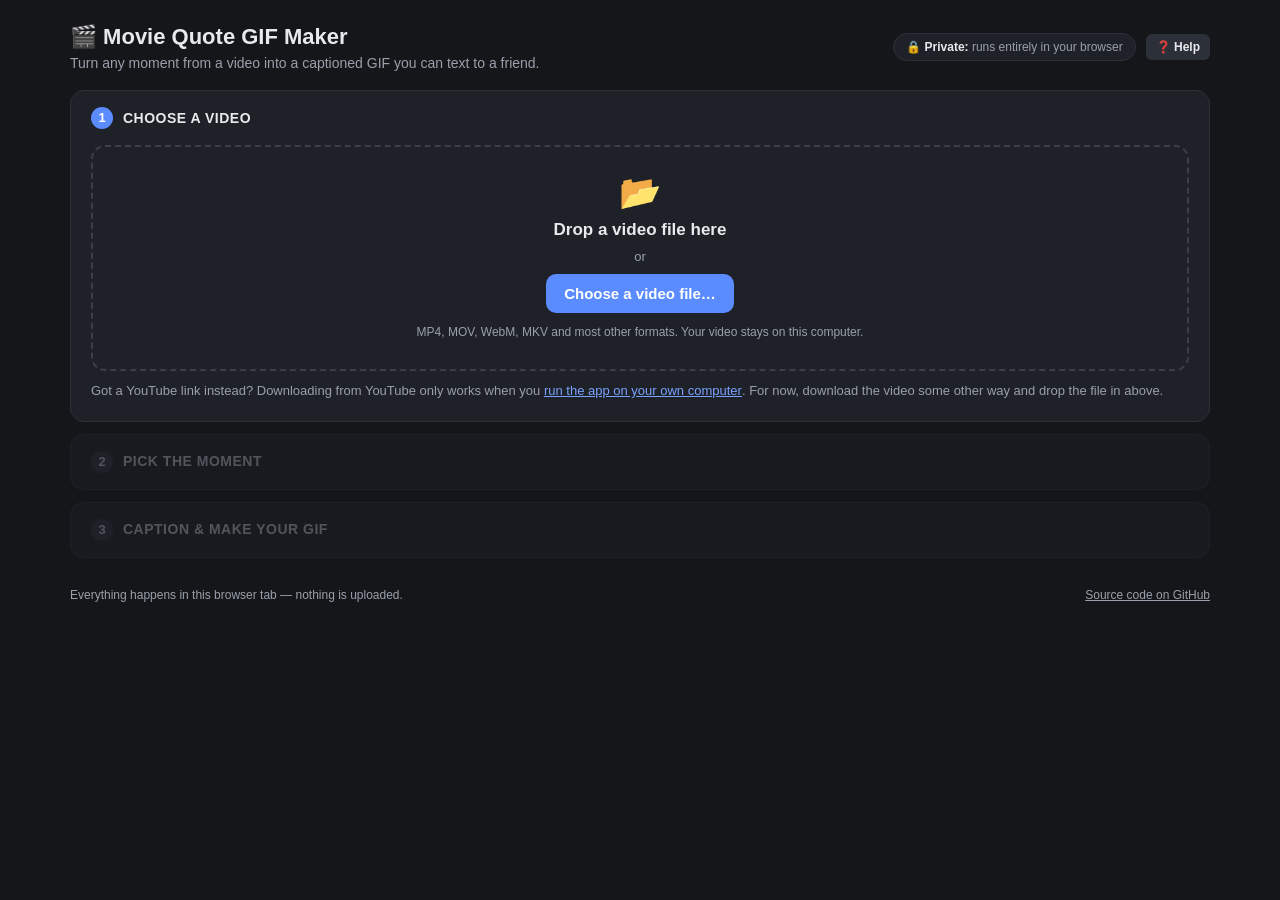
==== web/index.html @ 8d65b054 "Run in the browser too: GitHub Pages version + local server with YouTube The front end moves to a st" ====
<!DOCTYPE html>
<html lang="en">
<head>
<meta charset="UTF-8">
<meta name="viewport" content="width=device-width, initial-scale=1.0">
<title>Movie Quote GIF Maker</title>
<meta name="description" content="Turn any moment from a video into a captioned GIF, right in your browser. Auto-captions included; your video never leaves your computer.">
<link rel="icon" href="data:image/svg+xml,<svg xmlns='http://www.w3.org/2000/svg' viewBox='0 0 100 100'><text y='.9em' font-size='90'>🎬</text></svg>">
<link rel="stylesheet" href="css/app.css">
</head>
<body>

<header class="page-head">
  <div class="brand">
    <h1>🎬 Movie Quote GIF Maker</h1>
    <p class="subtitle">Turn any moment from a video into a captioned GIF you can text to a friend.</p>
  </div>
  <div class="head-right">
    <span class="mode-chip" id="modeChip" hidden></span>
    <button type="button" class="secondary small" id="helpBtn">❓ Help</button>
  </div>
</header>

<div class="banner warn" id="supportBanner" hidden></div>

<ol class="howto" id="howto" hidden>
  <li><span class="howto-num">1</span><div><b>Choose a video</b><span>Any video file on your computer — even a whole movie.</span></div></li>
  <li><span class="howto-num">2</span><div><b>Pick the moment</b><span>Play it and mark where the quote starts and ends.</span></div></li>
  <li><span class="howto-num">3</span><div><b>Caption &amp; make the GIF</b><span>Captions are written for you automatically — fix any words, then download.</span></div></li>
</ol>

<section class="step open" id="step1" data-step="1">
  <header class="step-head">
    <span class="num">1</span><h2>Choose a video</h2>
    <span class="step-summary" id="sum1"></span>
    <button type="button" class="link step-edit">Change video</button>
  </header>
  <div class="step-body">
    <div class="youtube-row" id="youtubeRow" hidden>
      <input type="text" id="youtubeUrl" placeholder="Paste a YouTube link…" autocomplete="off" aria-label="YouTube link">
      <button type="button" id="fetchBtn">⬇ Get video</button>
    </div>
    <p class="or-line" id="orLine" hidden><span>or use a file from your computer</span></p>

    <div class="dropzone" id="dropzone" tabindex="0" role="button" aria-label="Choose a video file">
      <div class="dz-icon">📂</div>
      <div class="dz-title">Drop a video file here</div>
      <div class="dz-or">or</div>
      <button type="button" id="uploadBtn" tabindex="-1">Choose a video file…</button>
      <div class="dz-note" id="dzNote">MP4, MOV, WebM, MKV and most other formats.</div>
    </div>
    <input type="file" id="fileInput" accept="video/*,.mkv,.vob,.ts,.m2ts,.avi,.flv,.wmv" hidden>
    <p class="yt-note" id="ytNote" hidden>
      Got a YouTube link instead? Downloading from YouTube only works when you
      <button type="button" class="inline-link" data-help="youtube">run the app on your own computer</button>.
      For now, download the video some other way and drop the file in above.
    </p>
    <div class="progress" id="srcProgress" hidden><div class="bar"><span></span></div><div class="msg"></div></div>

    <div class="library" id="library" hidden>
      <div class="library-head">
        <h3>Your videos (<span id="libCount">0</span>)</h3>
        <span class="lib-hint">Click one to keep working on it.</span>
        <input type="text" id="libFilter" placeholder="Filter…" hidden aria-label="Filter your videos">
      </div>
      <div class="library-grid" id="libraryGrid"></div>
      <p class="storage-note" id="storageNote" hidden></p>
    </div>
  </div>
</section>

<section class="step locked" id="step2" data-step="2">
  <header class="step-head">
    <span class="num">2</span><h2>Pick the moment</h2>
    <span class="step-summary" id="sum2"></span>
    <button type="button" class="link step-edit">Change the moment</button>
  </header>
  <div class="step-body">
    <p class="step-intro">
      Play the video and find your quote. Press <b>Set start</b> just before it begins and
      <b>Set end</b> just after it finishes — or drag the handles on the bar under the video.
      Then press <b>Use this part</b>.
    </p>
    <div class="banner" id="relinkBanner" hidden>
      <div>
        <b>This video’s original file isn’t saved in this browser.</b>
        <span id="relinkText">To pick a different part of it, choose the same file again.</span>
      </div>
      <button type="button" class="small" id="relinkBtn">Choose the file…</button>
      <input type="file" id="relinkInput" accept="video/*,.mkv,.vob,.ts,.m2ts,.avi,.flv,.wmv" hidden>
    </div>
    <div class="progress" id="relinkProgress" hidden><div class="bar"><span></span></div><div class="msg"></div></div>
    <div class="split" id="rangeTools">
      <div>
        <video id="player" controls preload="auto" playsinline></video>
      </div>
      <div class="side">
        <div class="card">
          <div class="mark">
            <label class="field-label" for="startInput">Starts at</label>
            <div class="mark-row">
              <input type="text" class="time-input" id="startInput" autocomplete="off">
              <button type="button" class="secondary small" id="markStartBtn" title="Set the start to where the video is now (keyboard: I)">Set start here</button>
            </div>
            <div class="nudges" aria-label="Nudge the start">
              <button type="button" class="secondary small nudge" data-target="start" data-delta="-1">−1s</button>
              <button type="button" class="secondary small nudge" data-target="start" data-delta="-0.1">−0.1</button>
              <button type="button" class="secondary small nudge" data-target="start" data-delta="0.1">+0.1</button>
              <button type="button" class="secondary small nudge" data-target="start" data-delta="1">+1s</button>
            </div>
          </div>
          <div class="mark">
            <label class="field-label" for="endInput">Ends at</label>
            <div class="mark-row">
              <input type="text" class="time-input" id="endInput" autocomplete="off">
              <button type="button" class="secondary small" id="markEndBtn" title="Set the end to where the video is now (keyboard: O)">Set end here</button>
            </div>
            <div class="nudges" aria-label="Nudge the end">
              <button type="button" class="secondary small nudge" data-target="end" data-delta="-1">−1s</button>
              <button type="button" class="secondary small nudge" data-target="end" data-delta="-0.1">−0.1</button>
              <button type="button" class="secondary small nudge" data-target="end" data-delta="0.1">+0.1</button>
              <button type="button" class="secondary small nudge" data-target="end" data-delta="1">+1s</button>
            </div>
          </div>
          <p class="sel-len">Your clip is <b id="selLen">0.00s</b> long <span class="len-warn" id="lenWarn" hidden></span></p>
          <div class="actions">
            <button type="button" class="secondary" id="previewSelBtn">► Watch just this part</button>
            <button type="button" id="cutBtn">Use this part →</button>
          </div>
          <div class="progress" id="cutProgress" hidden><div class="bar"><span></span></div><div class="msg"></div></div>
        </div>
        <details class="shortcuts">
          <summary>Keyboard shortcuts</summary>
          <table>
            <tr><td><kbd>Space</kbd></td><td>Play / pause</td></tr>
            <tr><td><kbd>I</kbd> <kbd>O</kbd></td><td>Set start / end at the playhead</td></tr>
            <tr><td><kbd>P</kbd></td><td>Watch just the selected part (loops)</td></tr>
            <tr><td><kbd>,</kbd> <kbd>.</kbd></td><td>Step back / forward one frame</td></tr>
            <tr><td><kbd>←</kbd> <kbd>→</kbd></td><td>Jump 1s (hold <kbd>Shift</kbd> for 5s)</td></tr>
            <tr><td><kbd>[</kbd> <kbd>]</kbd></td><td>Jump to the start / end of the selection</td></tr>
            <tr><td><kbd>Enter</kbd></td><td>Use this part</td></tr>
          </table>
        </details>
        <a id="downloadSourceLink" download hidden>⬇ Download the original video file</a>
      </div>
    </div>

    <div class="range-bars" id="rangeBars">
      <div id="rangeMain"></div>
      <p class="bar-label">The whole video — drag the two handles to choose your part, or click anywhere to jump there.</p>
      <div id="zoomRow" hidden>
        <div id="rangeZoom"></div>
        <p class="bar-label">🔍 Zoomed in around your selection, for fine-tuning.</p>
      </div>
    </div>
  </div>
</section>

<section class="step locked" id="step3" data-step="3">
  <header class="step-head">
    <span class="num">3</span><h2>Caption &amp; make your GIF</h2>
    <span class="step-summary" id="sum3"></span>
    <button type="button" class="link step-edit">Edit captions</button>
  </header>
  <div class="step-body">
    <ol class="mini-steps">
      <li id="ms1"><span><b>Add captions</b> — press Auto-caption, or type your own</span></li>
      <li id="ms2"><span><b>Check the words</b> and timing on the video</span></li>
      <li id="ms3"><span><b>Make the GIF</b> when it looks right</span></li>
    </ol>
    <div class="s3-grid">
      <div class="s3-video">
        <div class="video-wrap">
          <video id="clipPlayer" preload="auto" playsinline></video>
          <div class="cap-overlay" id="capOverlay"></div>
        </div>
        <div class="clip-controls">
          <button type="button" class="secondary small" id="clipPlayBtn">► Play</button>
          <span class="clip-time" id="clipTime">0.00s / 0.00s</span>
        </div>
      </div>
      <div class="side s3-side">
        <div class="card">
          <h3>Caption style</h3>
          <div class="control">
            <label for="fontSel">Font</label>
            <select id="fontSel"></select>
          </div>
          <div class="control">
            <label for="fontSize">Size</label>
            <input type="range" id="fontSize" min="14" max="72" value="32">
            <span class="val" id="fontSizeVal">32</span>
          </div>
          <div class="control">
            <label for="captionColor">Color</label>
            <input type="color" id="captionColor" value="#ffffff">
            <div class="swatches" id="swatches"></div>
          </div>
          <div class="control">
            <label for="outline">Outline</label>
            <input type="range" id="outline" min="0" max="6" value="3">
            <span class="val" id="outlineVal">3</span>
          </div>
          <div class="control">
            <label>Position</label>
            <div class="seg"><button type="button" id="posTop">Top</button><button type="button" id="posBottom" class="active">Bottom</button></div>
          </div>
          <div class="control">
            <label></label>
            <label class="check"><input type="checkbox" id="uppercase"> ALL CAPS</label>
          </div>
        </div>
        <div class="card">
          <h3>Make the GIF</h3>
          <div class="control">
            <label for="clipName">File name</label>
            <input type="text" id="clipName" autocomplete="off">
          </div>
          <div class="control">
            <label for="outputWidth">Size</label>
            <select id="outputWidth">
              <option value="640">Large — 640px wide</option>
              <option value="480">Medium — 480px</option>
              <option value="360" selected>Standard — 360px</option>
              <option value="240">Small — 240px</option>
            </select>
          </div>
          <div class="control">
            <label for="outputFps">Smoothness</label>
            <select id="outputFps">
              <option value="24">Smoothest (24 fps)</option>
              <option value="20">Smooth (20 fps)</option>
              <option value="15" selected>Standard (15 fps)</option>
              <option value="12">Choppier (12 fps)</option>
              <option value="10">Choppiest (10 fps)</option>
            </select>
          </div>
          <p class="hint">Bigger and smoother means a bigger file. Standard is right for most chats.</p>
          <button type="button" class="block big" id="makeBtn">🎉 Make GIF</button>
          <div class="progress" id="makeProgress" hidden><div class="bar"><span></span></div><div class="msg"></div></div>
        </div>
      </div>

    <div class="captions-area s3-caps">
      <div class="caption-tools">
        <button type="button" id="transcribeBtn">📝 Auto-caption</button>
        <button type="button" class="secondary" id="addCaptionBtn">+ Add a caption</button>
        <details class="cap-options">
          <summary>Options</summary>
          <div class="cap-options-body">
            <label>Language <select id="langSel"></select></label>
            <label>Speech model <select id="modelSel"></select></label>
            <label>Longest caption <input type="range" id="maxCaptionChars" min="20" max="100" step="5" value="40"> <span id="maxCaptionCharsVal">40</span> letters</label>
            <p class="hint">Bigger models hear more accurately but take longer (and download once). Shorter captions are easier to read in a GIF.</p>
          </div>
        </details>
      </div>
      <div class="progress" id="transcribeProgress" hidden><div class="bar"><span></span></div><div class="msg"></div></div>

      <div class="cap-timeline" id="capTimeline">
        <div class="cap-lanes" id="capLanes">
          <div class="cap-empty" id="capEmpty"><span>No captions yet. Press <b>Auto-caption</b> above, or double-click here to add one.</span></div>
        </div>
        <div class="cap-wave" id="capWave"></div>
        <div class="cap-ruler" id="capRuler"></div>
        <div class="cap-snap" id="capSnap"></div>
        <div class="cap-playhead" id="capPlayhead"></div>
      </div>
      <details class="shortcuts timeline-help">
        <summary>How to adjust timing</summary>
        <p class="hint">Drag a caption on the timeline to move it, or drag its edges to change when it starts and ends (hold <kbd>Alt</kbd> to stop it snapping to words).
        Double-click empty space or press <kbd>N</kbd> to add a caption. Click a caption, then <kbd>Delete</kbd> removes it and <kbd>←</kbd> <kbd>→</kbd> nudge it.
        <kbd>Space</kbd> plays, <kbd>,</kbd> <kbd>.</kbd> step one frame.</p>
      </details>

      <div id="captionList"></div>
    </div>
    </div>
  </div>
</section>

<section class="step" id="results" hidden>
  <header class="step-head">
    <span class="num">✓</span><h2>Your GIFs from this video</h2>
  </header>
  <div class="results-body">
    <div class="latest">
      <div class="latest-frame"><img id="latestGif" alt="Your captioned GIF" draggable="true"></div>
      <div>
        <h3 id="latestName"></h3>
        <p class="sizes" id="latestSizes"></p>
        <p class="size-warn" id="latestWarn" hidden></p>
        <div class="download-links">
          <a id="downloadGif" download>⬇ Download GIF</a>
          <a id="downloadMp4" class="alt" download>⬇ Download as MP4 video (smaller, sharper)</a>
        </div>
        <p class="hint" id="keepHint" style="margin-top:10px">Tip: you can drag the GIF straight from here into a chat or email.</p>
        <div class="after-actions">
          <button type="button" class="secondary small" id="anotherRangeBtn">✂️ Another moment from this video</button>
          <button type="button" class="secondary small" id="newVideoBtn">🎬 A different video</button>
        </div>
      </div>
    </div>
    <div class="older" id="olderWrap" hidden>
      <h4>Earlier GIFs from this video</h4>
      <div class="older-grid" id="olderGrid"></div>
    </div>
  </div>
</section>

<footer class="page-foot">
  <span id="footMode"></span>
  <a href="https://github.com/Thulrus/MovieGifCreator" target="_blank" rel="noopener">Source code on GitHub</a>
</footer>

<dialog id="helpDialog">
  <form method="dialog" class="dlg-close"><button class="link" aria-label="Close">✕</button></form>
  <h2>How this works</h2>
  <div class="help-body">
    <section>
      <h3>The short version</h3>
      <ol>
        <li><b>Choose a video.</b> Drop in any video file — a phone clip or a whole movie.</li>
        <li><b>Pick the moment.</b> Play it, then press <i>Set start</i> and <i>Set end</i> around your quote.</li>
        <li><b>Caption it.</b> <i>Auto-caption</i> listens to the clip and types out what’s said. Fix any mistakes, pick a style, and press <i>Make GIF</i>.</li>
      </ol>
      <p>You get a GIF and an MP4. Most messaging apps play the MP4 too — it’s smaller and sharper, so send that when you can.</p>
    </section>
    <section id="helpPrivacy">
      <h3>Is my video uploaded anywhere?</h3>
      <p class="for-browser">No. Everything happens inside this browser tab, on your computer. Your video, captions and GIFs are never sent to a server.</p>
      <p class="for-server">No. You’re running the app on your own computer, and your videos stay in its <code>sessions/</code> folder.</p>
    </section>
    <section class="for-browser">
      <h3>Why does the first GIF take longer?</h3>
      <p>The first time you use it, your browser downloads the tools it needs: the video engine (about 30 MB) and a speech model for auto-captions (41–250 MB, depending on which one you pick in <i>Options</i>). They’re saved by your browser, so next time it starts right away.</p>
      <p>Everything runs on your own computer, so a fast computer makes a real difference. A desktop or laptop with Chrome, Edge or Firefox works best; phones can struggle with long videos.</p>
    </section>
    <section class="for-browser">
      <h3>Where are my videos and GIFs kept?</h3>
      <p>In this browser’s storage on this computer — the “Your videos” list in step 1. They aren’t synced anywhere else, and clearing your browser’s site data deletes them, so <b>download the GIFs you want to keep</b>. You can delete videos you’re done with from the list to free up space.</p>
    </section>
    <section id="helpYoutube">
      <h3>Can I use a YouTube link?</h3>
      <p class="for-server">Yes — paste it into the box in step 1 and press <i>Get video</i>. Videos you’ve downloaded stay in your list, so you never have to download them twice.</p>
      <div class="for-browser">
        <p>Not on this website. Browsers aren’t allowed to download from YouTube, so this site can only work with video files you already have.</p>
        <p>If you’re comfortable with a terminal, you can run the app on your own computer. That version can download straight from YouTube (using <a href="https://github.com/yt-dlp/yt-dlp" target="_blank" rel="noopener">yt-dlp</a>):</p>
        <pre><code>git clone https://github.com/Thulrus/MovieGifCreator.git
cd MovieGifCreator
python3 -m venv venv
venv/bin/pip install -r requirements.txt
venv/bin/python app.py</code></pre>
        <p>Then open <b>http://127.0.0.1:5050</b>. You’ll also need <a href="https://ffmpeg.org/download.html" target="_blank" rel="noopener">ffmpeg</a> installed. The full instructions are in the <a href="https://github.com/Thulrus/MovieGifCreator#readme" target="_blank" rel="noopener">README</a>.</p>
      </div>
    </section>
    <section>
      <h3>Tips</h3>
      <ul>
        <li>Keep clips short — 3 to 10 seconds makes a GIF that loads fast and fits in a text message.</li>
        <li>If a GIF comes out too big, pick a smaller <i>Size</i> or <i>Smoothness</i>.</li>
        <li>Your work saves automatically. Come back to a video from the list any time and your range, captions and style will still be there.</li>
      </ul>
    </section>
  </div>
</dialog>

<script type="module" src="js/app.js"></script>
</body>
</html>
---- web/css/app.css ----
:root {
  --bg: #14161a;
  --panel: #1e2127;
  --inset: #16181d;
  --raised: #2c3038;
  --raised-hover: #3a3d45;
  --accent: #5b8cff;
  --accent-hover: #7aa2ff;
  --text: #e8e9ec;
  --muted: #9aa0ab;
  --border: #2c3038;
  --good: #4ade80;
  --warn: #fbbf24;
  --bad: #f87171;
}
* { box-sizing: border-box; }
[hidden] { display: none !important; }
body {
  background: var(--bg);
  color: var(--text);
  font-family: -apple-system, BlinkMacSystemFont, "Segoe UI", Roboto, sans-serif;
  max-width: 1180px;
  margin: 0 auto;
  padding: 20px 20px 80px;
  line-height: 1.5;
}
h1 { font-size: 22px; margin: 0; }
.subtitle { color: var(--muted); margin: 0; font-size: 14px; }

/* --- Steps: one open at a time, finished ones fold into a summary line --- */
.step {
  background: var(--panel);
  border: 1px solid var(--border);
  border-radius: 14px;
  margin-bottom: 12px;
}
.step-head {
  display: flex;
  align-items: center;
  gap: 10px;
  padding: 14px 20px;
  min-height: 54px;
}
.step.collapsed .step-head { cursor: pointer; }
.step.collapsed .step-head:hover { background: #22252c; border-radius: 14px; }
.step.locked { opacity: 0.45; }
.step-head h2 {
  font-size: 14px;
  text-transform: uppercase;
  letter-spacing: 0.5px;
  color: var(--muted);
  margin: 0;
  white-space: nowrap;
}
.step.open .step-head h2 { color: var(--text); }
.num {
  background: var(--accent);
  color: white;
  width: 22px; height: 22px;
  border-radius: 50%;
  display: inline-flex;
  align-items: center;
  justify-content: center;
  font-size: 13px;
  font-weight: bold;
  flex-shrink: 0;
}
.step.collapsed .num { background: var(--good); color: #0a1f14; }
.step.locked .num { background: var(--raised); color: var(--muted); }
.step-summary {
  color: var(--text);
  font-size: 14px;
  min-width: 0;
  overflow: hidden;
  text-overflow: ellipsis;
  white-space: nowrap;
}
.step:not(.collapsed) .step-summary { display: none; }
.step-edit { margin-left: auto; flex-shrink: 0; }
.step:not(.collapsed) .step-edit { display: none; }
.step:not(.open) .step-body { display: none; }
.step-body { padding: 0 20px 20px; }

.split { display: grid; grid-template-columns: minmax(0, 1fr) 320px; gap: 20px; align-items: start; }
@media (max-width: 900px) { .split { grid-template-columns: minmax(0, 1fr); } }
.side { display: flex; flex-direction: column; gap: 14px; }
.card {
  background: var(--inset);
  border: 1px solid var(--border);
  border-radius: 10px;
  padding: 14px;
}
.card h3 { margin: 0 0 10px; font-size: 13px; color: var(--muted); text-transform: uppercase; letter-spacing: 0.4px; }

video { width: 100%; border-radius: 10px; background: black; display: block; }
#player { max-height: 62vh; }

button {
  background: var(--accent);
  color: white;
  border: none;
  border-radius: 10px;
  padding: 11px 18px;
  font-size: 15px;
  font-weight: 600;
  cursor: pointer;
  font-family: inherit;
}
button:hover { background: var(--accent-hover); }
button:disabled { background: #3a3d45; color: var(--muted); cursor: not-allowed; }
button.secondary { background: var(--raised); color: var(--text); }
button.secondary:hover { background: var(--raised-hover); }
button.small { padding: 6px 10px; font-size: 12px; border-radius: 6px; }
button.link { background: none; color: var(--accent-hover); padding: 4px 8px; font-size: 13px; font-weight: 600; }
button.link:hover { background: var(--raised); }
button.block { width: 100%; }
kbd {
  font-family: ui-monospace, monospace;
  font-size: 11px;
  background: var(--raised);
  border: 1px solid #454a55;
  border-bottom-width: 2px;
  border-radius: 4px;
  padding: 0 5px;
  color: var(--text);
}
button kbd { background: rgba(0,0,0,0.2); border-color: rgba(255,255,255,0.2); margin-left: 6px; }

input[type=text], select {
  background: var(--inset);
  color: var(--text);
  border: 1px solid var(--border);
  border-radius: 8px;
  padding: 9px 11px;
  font-size: 15px;
  font-family: inherit;
}
input[type=text]:focus, select:focus { outline: none; border-color: var(--accent); }
select { cursor: pointer; }
input[type=range] { flex: 1; min-width: 0; accent-color: var(--accent); }

/* --- Progress / status line --- */
.progress { margin-top: 12px; font-size: 14px; color: var(--muted); }
.progress .bar {
  height: 6px;
  background: var(--inset);
  border: 1px solid var(--border);
  border-radius: 4px;
  overflow: hidden;
  margin-bottom: 6px;
  position: relative;
}
.progress .bar span { display: block; height: 100%; width: 0; background: var(--accent); transition: width 0.3s ease; }
.progress .bar.indeterminate span { width: 30%; position: absolute; animation: slide 1.2s ease-in-out infinite; }
@keyframes slide { from { left: -30%; } to { left: 100%; } }
.progress.error .bar, .progress.ok .bar { display: none; }
.progress.error { color: var(--bad); white-space: pre-wrap; }
.progress.ok { color: var(--good); }

/* --- Step 1: source + library --- */
.library { margin-top: 22px; }
.library-head { display: flex; align-items: center; gap: 12px; margin-bottom: 10px; }
.library-head h3 { margin: 0; font-size: 13px; color: var(--muted); font-weight: 600; }
.library-head input { margin-left: auto; padding: 6px 10px; font-size: 13px; width: 200px; }
.library-grid {
  display: grid;
  grid-template-columns: repeat(auto-fill, minmax(170px, 1fr));
  gap: 12px;
  max-height: 520px;
  overflow-y: auto;
  padding: 2px;
}
.lib-card {
  background: var(--inset);
  border: 1px solid var(--border);
  border-radius: 10px;
  overflow: hidden;
  cursor: pointer;
  transition: border-color 0.15s ease;
  position: relative;
}
.lib-card:hover, .lib-card:focus-visible { border-color: var(--accent); outline: none; }
.lib-card.current { border-color: var(--good); }
.lib-thumb { position: relative; aspect-ratio: 16 / 9; background: #000; }
.lib-thumb img { width: 100%; height: 100%; object-fit: cover; display: block; }
.lib-thumb .placeholder { width: 100%; height: 100%; display: flex; align-items: center; justify-content: center; font-size: 26px; }
.lib-card.incomplete .lib-thumb img, .lib-card.working .lib-thumb img { opacity: 0.35; }
.lib-card.incomplete .placeholder, .lib-card.working .placeholder { display: none; }
.badge {
  position: absolute;
  font-size: 11px;
  font-weight: 700;
  background: rgba(0,0,0,0.75);
  color: #fff;
  padding: 1px 6px;
  border-radius: 4px;
  font-variant-numeric: tabular-nums;
}
.badge.dur { right: 6px; bottom: 6px; }
.badge.gifs { left: 6px; top: 6px; background: var(--good); color: #0a1f14; }
.lib-overlay {
  position: absolute;
  inset: 0;
  display: flex;
  flex-direction: column;
  align-items: center;
  justify-content: center;
  gap: 6px;
  padding: 8px;
  text-align: center;
  font-size: 12px;
  font-weight: 600;
}
.lib-overlay .bar { width: 80%; height: 5px; background: rgba(255,255,255,0.2); border-radius: 3px; overflow: hidden; }
.lib-overlay .bar span { display: block; height: 100%; background: var(--accent); }
.lib-overlay .warn { color: var(--warn); }
.lib-title {
  font-size: 12px;
  padding: 8px 10px;
  line-height: 1.3;
  display: -webkit-box;
  -webkit-line-clamp: 2;
  -webkit-box-orient: vertical;
  overflow: hidden;
  min-height: calc(2 * 1.3em + 16px);
}
.lib-actions {
  position: absolute;
  top: 6px; right: 6px;
  display: none;
  gap: 4px;
}
.lib-card:hover .lib-actions, .lib-card:focus-within .lib-actions { display: flex; }
.lib-actions button {
  padding: 3px 7px;
  font-size: 12px;
  background: rgba(0,0,0,0.75);
  border-radius: 6px;
}
.lib-actions button:hover { background: #000; }
.lib-actions button.del:hover { color: var(--bad); }
.lib-empty { color: var(--muted); font-size: 13px; }

/* --- Step 2: range picker --- */
.field-label { color: var(--muted); font-size: 12px; display: block; margin-bottom: 4px; }
.mark { margin-bottom: 14px; }
.mark-row { display: flex; gap: 6px; align-items: center; }
.time-input {
  width: 110px;
  font-variant-numeric: tabular-nums;
  color: var(--good) !important;
  font-weight: 600;
}
.nudges { display: flex; gap: 4px; margin-top: 6px; }
.nudges button { flex: 1; padding: 5px 0; }
.sel-len { color: var(--muted); font-size: 13px; margin: 0 0 12px; }
.sel-len b { color: var(--text); font-variant-numeric: tabular-nums; }
.side .actions { display: flex; flex-direction: column; gap: 8px; }

.rbar { position: relative; user-select: none; touch-action: none; }
.rb-area { position: relative; height: 40px; cursor: pointer; }
.rb-track {
  position: absolute;
  top: 50%; left: 0; right: 0;
  height: 8px;
  transform: translateY(-50%);
  background: var(--inset);
  border: 1px solid var(--border);
  border-radius: 4px;
}
.rb-range {
  position: absolute;
  top: 50%;
  height: 8px;
  transform: translateY(-50%);
  background: var(--accent);
  border-radius: 4px;
}
.rb-handle {
  position: absolute;
  top: 50%;
  width: 14px; height: 30px;
  transform: translate(-50%, -50%);
  background: #e8e9ec;
  border: 2px solid var(--accent);
  border-radius: 5px;
  cursor: ew-resize;
  box-shadow: 0 1px 3px rgba(0,0,0,0.4);
  z-index: 2;
}
.rb-handle:hover, .rb-handle:active { background: var(--accent-hover); }
.rb-playhead {
  position: absolute;
  top: 2px; bottom: 2px;
  width: 2px;
  margin-left: -1px;
  background: var(--good);
  pointer-events: none;
  z-index: 3;
}
.rb-ruler, .cap-ruler { position: relative; height: 18px; font-size: 10px; color: var(--muted); }
.tick { position: absolute; top: 0; width: 1px; height: 4px; background: var(--muted); }
.tick span { position: absolute; top: 3px; transform: translateX(-50%); white-space: nowrap; font-variant-numeric: tabular-nums; }
.range-bars { margin-top: 14px; }
.bar-label { color: var(--muted); font-size: 12px; margin: 6px 0 0; }
#zoomRow { margin-top: 10px; padding: 6px 10px 2px; background: var(--inset); border: 1px solid var(--border); border-radius: 10px; }
#zoomRow .rb-track { background: #101216; }

details.shortcuts { font-size: 13px; color: var(--muted); }
details.shortcuts summary { cursor: pointer; }
details.shortcuts table { border-collapse: collapse; margin-top: 8px; }
details.shortcuts td { padding: 2px 10px 2px 0; vertical-align: top; }

/* --- Step 3: captions --- */
.video-wrap { position: relative; }
#clipPlayer { cursor: pointer; max-height: 56vh; }
.clip-controls { display: flex; align-items: center; gap: 12px; margin-top: 10px; }
#clipPlayBtn { width: 92px; }
.clip-time { color: var(--muted); font-size: 13px; font-variant-numeric: tabular-nums; }
.cap-overlay {
  position: absolute;
  display: flex;
  flex-direction: column;
  justify-content: flex-end;
  align-items: center;
  pointer-events: none;
  font-weight: bold;
  text-align: center;
  line-height: 1.17;
}
.cap-overlay div { max-width: 100%; text-wrap: balance; overflow-wrap: anywhere; }

.caption-tools {
  display: flex;
  flex-wrap: wrap;
  align-items: center;
  gap: 10px 16px;
  margin-top: 16px;
}
.cap-options-body label { color: var(--muted); font-size: 13px; display: flex; align-items: center; gap: 8px; flex-wrap: wrap; max-width: 100%; }
.cap-options-body select { padding: 6px 8px; font-size: 13px; max-width: 100%; min-width: 0; }
.cap-options-body input[type=range] { width: 110px; flex: none; }

.cap-timeline {
  position: relative;
  margin: 14px 0 6px;
  background: var(--inset);
  border: 1px solid var(--border);
  border-radius: 8px;
  overflow: hidden;
  user-select: none;
  touch-action: none;
  cursor: pointer;
}
.cap-lanes { position: relative; min-height: 38px; }
.cap-empty {
  position: absolute;
  inset: 0;
  display: flex;
  align-items: center;
  justify-content: center;
  color: var(--muted);
  font-size: 13px;
  pointer-events: none;
}
.cap-block {
  position: absolute;
  height: 26px;
  min-width: 4px;
  display: flex;
  align-items: center;
  gap: 5px;
  padding: 0 7px;
  overflow: hidden;
  white-space: nowrap;
  font-size: 12px;
  background: color-mix(in srgb, var(--c) 28%, var(--inset));
  border: 1px solid var(--c);
  border-radius: 5px;
  cursor: grab;
}
.cap-block:active { cursor: grabbing; }
.cap-block:hover, .cap-block.hover { background: color-mix(in srgb, var(--c) 45%, var(--inset)); }
.cap-block.selected { box-shadow: 0 0 0 2px var(--text); z-index: 2; }
.cap-badge { flex-shrink: 0; font-weight: 700; color: var(--c); }
.cap-label { min-width: 0; overflow: hidden; text-overflow: ellipsis; color: var(--text); }
.cap-edge { position: absolute; top: 0; bottom: 0; width: 7px; cursor: ew-resize; z-index: 1; }
.cap-edge.l { left: 0; }
.cap-edge.r { right: 0; }
.cap-edge:hover { background: color-mix(in srgb, var(--c) 70%, transparent); }
.cap-wave {
  position: relative;
  height: 48px;
  border-top: 1px solid var(--border);
  background: no-repeat center / 100% 100%;
}
.cap-word { position: absolute; top: 0; bottom: 0; width: 1px; background: rgba(255, 255, 255, 0.1); }
.cap-ruler { border-top: 1px solid var(--border); }
.cap-playhead {
  position: absolute;
  top: 0; bottom: 0;
  width: 2px;
  margin-left: -1px;
  background: var(--good);
  pointer-events: none;
  z-index: 3;
}
.cap-snap { position: absolute; top: 0; bottom: 0; width: 1px; background: var(--warn); display: none; pointer-events: none; z-index: 3; }
.hint { color: var(--muted); font-size: 12px; margin: 0 0 14px; }

.caption-row {
  display: flex;
  gap: 10px;
  align-items: center;
  margin-bottom: 8px;
  background: var(--inset);
  padding: 8px 12px;
  border-radius: 8px;
  border-left: 3px solid var(--c, var(--border));
}
.caption-row.selected, .caption-row.hover { background: #1b1e24; box-shadow: inset 0 0 0 1px var(--c); }
.caption-row input.cap-text {
  flex: 1;
  min-width: 0;
  background: transparent;
  border: none;
  border-bottom: 1px solid transparent;
  border-radius: 0;
  color: var(--text);
  font-size: 15px;
  padding: 6px 4px;
}
.caption-row input.cap-text:focus { outline: none; border-bottom-color: var(--accent); }
.caption-row input.cap-time {
  width: 56px;
  flex-shrink: 0;
  background: transparent;
  border: none;
  border-bottom: 1px solid transparent;
  color: var(--muted);
  font-size: 12px;
  font-variant-numeric: tabular-nums;
  padding: 6px 2px;
  text-align: right;
}
.caption-row input.cap-time:focus { outline: none; border-bottom: 1px solid var(--accent); color: var(--text); }
.caption-row .time-sep { color: var(--muted); font-size: 12px; flex-shrink: 0; }
.caption-row .cap-del {
  flex-shrink: 0;
  background: transparent;
  color: var(--muted);
  padding: 4px 6px;
  font-size: 14px;
  line-height: 1;
}
.caption-row .cap-del:hover { color: var(--text); background: var(--raised); border-radius: 6px; }
.caption-row .cap-num {
  flex-shrink: 0;
  width: 24px; height: 24px;
  padding: 0;
  border-radius: 50%;
  background: color-mix(in srgb, var(--c) 25%, var(--inset));
  border: 1px solid var(--c);
  color: var(--c);
  font-size: 12px;
  font-weight: 700;
}
.caption-row .cap-num:hover { background: color-mix(in srgb, var(--c) 45%, var(--inset)); }

.control { display: flex; align-items: center; gap: 10px; margin-bottom: 12px; }
.control:last-child { margin-bottom: 0; }
.control > label:first-child { color: var(--muted); font-size: 13px; width: 70px; flex-shrink: 0; }
.control select, .control input[type=text] { flex: 1; min-width: 0; padding: 7px 9px; font-size: 14px; }
.control .val { color: var(--text); font-size: 13px; width: 24px; text-align: right; font-variant-numeric: tabular-nums; }
input[type=color] {
  width: 48px;
  height: 32px;
  padding: 2px;
  border: 1px solid var(--border);
  border-radius: 8px;
  background: var(--inset);
  cursor: pointer;
}
.swatches { display: flex; gap: 6px; }
.swatches button { width: 22px; height: 22px; padding: 0; border-radius: 50%; border: 2px solid var(--border); }
.seg { display: flex; flex: 1; background: var(--bg); border-radius: 8px; padding: 2px; }
.seg button { flex: 1; background: none; color: var(--muted); padding: 5px 0; font-size: 13px; border-radius: 6px; }
.seg button.active { background: var(--raised-hover); color: var(--text); }
.check { display: flex; align-items: center; gap: 8px; font-size: 13px; color: var(--text); cursor: pointer; }
.check input { accent-color: var(--accent); width: 16px; height: 16px; }

/* --- Results --- */
.results-body { padding: 0 20px 20px; }
@media (max-width: 600px) {
  body { padding: 14px 10px 60px; }
  .step-head { padding: 12px 14px; flex-wrap: wrap; row-gap: 2px; }
  .step-body, .results-body { padding: 0 14px 14px; }
  .step-head h2 { white-space: normal; }
  .library-head { flex-wrap: wrap; }
  .library-head input { margin-left: 0; width: 100%; }
  .library-grid { grid-template-columns: repeat(auto-fill, minmax(140px, 1fr)); }
}
.latest { display: grid; grid-template-columns: minmax(0, 1fr) 280px; gap: 20px; align-items: start; }
@media (max-width: 900px) { .latest { grid-template-columns: minmax(0, 1fr); } }
/* Shown at its real size, so what you see is what gets sent. */
.latest-frame { background: #000; border-radius: 10px; display: flex; justify-content: center; align-items: center; min-height: 160px; }
.latest img { max-width: 100%; display: block; }
.latest h3 { margin: 0 0 4px; font-size: 16px; word-break: break-all; }
.sizes { color: var(--muted); font-size: 13px; margin: 0 0 12px; }
.size-warn { color: var(--warn); font-size: 13px; margin: 0 0 12px; }
.download-links { display: flex; flex-direction: column; gap: 8px; }
.download-links a {
  text-align: center;
  background: var(--good);
  color: #0a1f14;
  padding: 11px;
  border-radius: 10px;
  text-decoration: none;
  font-weight: 700;
}
.download-links a.alt { background: var(--raised); color: var(--text); }
.after-actions { display: flex; gap: 8px; flex-wrap: wrap; margin-top: 16px; }
.older h4 { color: var(--muted); font-size: 13px; font-weight: 600; margin: 22px 0 10px; }
.older-grid { display: grid; grid-template-columns: repeat(auto-fill, minmax(160px, 1fr)); gap: 12px; }
.older-card { background: var(--inset); border: 1px solid var(--border); border-radius: 10px; overflow: hidden; font-size: 12px; }
.older-card img { width: 100%; display: block; aspect-ratio: 16 / 9; object-fit: cover; background: #000; }
.older-card .meta { padding: 6px 8px; }
.older-card .meta b { display: block; overflow: hidden; text-overflow: ellipsis; white-space: nowrap; }
.older-card .meta a { color: var(--accent-hover); margin-right: 8px; text-decoration: none; }
#downloadSourceLink { color: var(--muted); font-size: 12px; text-decoration: none; }
#downloadSourceLink:hover { color: var(--text); }

/* --- Header, onboarding, help --- */
body { padding-bottom: 40px; }
.page-head { display: flex; align-items: center; justify-content: space-between; gap: 12px 20px; flex-wrap: wrap; margin-bottom: 16px; }
.head-right { display: flex; align-items: center; gap: 10px; flex-wrap: wrap; }
.mode-chip {
  font-size: 12px;
  color: var(--muted);
  background: var(--panel);
  border: 1px solid var(--border);
  border-radius: 999px;
  padding: 4px 12px;
}
.mode-chip b { color: var(--text); font-weight: 600; }

.howto {
  list-style: none;
  display: grid;
  grid-template-columns: repeat(3, minmax(0, 1fr));
  gap: 10px;
  margin: 0 0 14px;
  padding: 0;
}
.howto li {
  display: flex;
  gap: 10px;
  align-items: flex-start;
  background: var(--panel);
  border: 1px solid var(--border);
  border-radius: 12px;
  padding: 12px 14px;
}
.howto b { display: block; font-size: 14px; }
.howto span:not(.howto-num) { display: block; color: var(--muted); font-size: 13px; line-height: 1.4; }
.howto-num, .mini-steps li::before {
  flex-shrink: 0;
  width: 24px; height: 24px;
  border-radius: 50%;
  background: color-mix(in srgb, var(--accent) 22%, transparent);
  color: var(--accent-hover);
  display: inline-flex;
  align-items: center;
  justify-content: center;
  font-size: 13px;
  font-weight: 700;
}
@media (max-width: 700px) { .howto { grid-template-columns: minmax(0, 1fr); } }

.banner {
  display: flex;
  align-items: center;
  gap: 12px;
  flex-wrap: wrap;
  background: color-mix(in srgb, var(--accent) 12%, var(--panel));
  border: 1px solid color-mix(in srgb, var(--accent) 40%, var(--border));
  border-radius: 10px;
  padding: 12px 14px;
  margin-bottom: 14px;
  font-size: 14px;
}
.banner > div { flex: 1; min-width: 220px; }
.banner b { display: block; }
.banner.warn { background: color-mix(in srgb, var(--warn) 12%, var(--panel)); border-color: color-mix(in srgb, var(--warn) 45%, var(--border)); }

.step-intro { color: var(--muted); font-size: 14px; margin: 0 0 14px; max-width: 80ch; }
.step-intro b { color: var(--text); }

/* --- Step 1: choosing a video --- */
.youtube-row { display: flex; gap: 10px; flex-wrap: wrap; }
.youtube-row input { flex: 1; min-width: 220px; }
.or-line { display: flex; align-items: center; gap: 12px; color: var(--muted); font-size: 13px; margin: 14px 0; }
.or-line::before, .or-line::after { content: ''; flex: 1; height: 1px; background: var(--border); }
.dropzone {
  border: 2px dashed #3a3f4a;
  border-radius: 14px;
  padding: 28px 20px;
  text-align: center;
  cursor: pointer;
  transition: border-color 0.15s ease, background 0.15s ease;
}
.dropzone:hover, .dropzone:focus-visible { border-color: var(--accent); outline: none; }
.dropzone.dragging, body.dragging .dropzone { border-color: var(--accent); background: color-mix(in srgb, var(--accent) 10%, transparent); }
.dz-icon { font-size: 34px; line-height: 1; }
.dz-title { font-size: 17px; font-weight: 600; margin-top: 8px; }
.dz-or { color: var(--muted); font-size: 13px; margin: 4px 0 8px; }
.dz-note { color: var(--muted); font-size: 12px; margin-top: 10px; }
.yt-note { color: var(--muted); font-size: 13px; margin: 10px 0 0; }
.inline-link {
  background: none;
  border: none;
  padding: 0;
  color: var(--accent-hover);
  font: inherit;
  font-weight: 400;
  text-decoration: underline;
  cursor: pointer;
}
.inline-link:hover { background: none; color: var(--text); }
.lib-hint { color: var(--muted); font-size: 12px; }
.storage-note { color: var(--muted); font-size: 12px; margin: 10px 0 0; }

/* --- Step 2 --- */
.len-warn { color: var(--warn); display: block; font-size: 12px; }
#rangeTools.disabled, #rangeBars.disabled { opacity: 0.35; pointer-events: none; }

/* --- Step 3 --- */
.mini-steps {
  list-style: none;
  counter-reset: ms;
  display: flex;
  flex-wrap: wrap;
  gap: 8px 22px;
  padding: 0;
  margin: 0 0 14px;
  font-size: 13px;
  color: var(--muted);
}
.mini-steps li { counter-increment: ms; display: flex; align-items: center; gap: 8px; }
.mini-steps li::before { content: counter(ms); width: 20px; height: 20px; font-size: 11px; }
.mini-steps li b { color: var(--text); font-weight: 600; }
.mini-steps li.done { color: var(--muted); }
.mini-steps li.done::before { content: '✓'; background: color-mix(in srgb, var(--good) 25%, transparent); color: var(--good); }
.mini-steps li.now::before { background: var(--accent); color: #fff; }
.captions-area { margin-top: 4px; }
.caption-tools { margin-top: 16px; }
#transcribeBtn.pulse { animation: pulse 2s ease-in-out infinite; }
@keyframes pulse {
  0%, 100% { box-shadow: 0 0 0 0 color-mix(in srgb, var(--accent) 60%, transparent); }
  50% { box-shadow: 0 0 0 6px color-mix(in srgb, var(--accent) 0%, transparent); }
}
.cap-options { color: var(--muted); font-size: 13px; }
.cap-options summary { cursor: pointer; padding: 6px 4px; }
.cap-options[open] { flex-basis: 100%; }
.cap-options-body {
  display: flex;
  flex-wrap: wrap;
  gap: 10px 20px;
  align-items: center;
  background: var(--inset);
  border: 1px solid var(--border);
  border-radius: 10px;
  padding: 10px 12px;
  margin-top: 6px;
}
.cap-options-body .hint { flex-basis: 100%; margin: 0; }
.timeline-help { margin-bottom: 10px; }
.timeline-help .hint { margin: 6px 0 0; }
button.big { padding: 13px 18px; font-size: 16px; }
.card .hint { margin: 0 0 12px; }

.older-card .meta button.link { padding: 0; font-size: 12px; color: var(--muted); font-weight: 400; }
.older-card .meta button.link:hover { color: var(--bad); background: none; }

.page-foot {
  display: flex;
  justify-content: space-between;
  gap: 10px;
  flex-wrap: wrap;
  color: var(--muted);
  font-size: 12px;
  margin-top: 28px;
}
.page-foot a { color: var(--muted); }
.page-foot a:hover { color: var(--text); }

dialog {
  background: var(--panel);
  color: var(--text);
  border: 1px solid var(--border);
  border-radius: 14px;
  padding: 22px 26px;
  width: min(680px, calc(100vw - 32px));
  max-height: calc(100vh - 48px);
}
dialog::backdrop { background: rgba(0, 0, 0, 0.6); }
dialog h2 { margin: 0 0 10px; font-size: 20px; }
.dlg-close { position: absolute; top: 12px; right: 12px; }
.help-body section { margin-top: 18px; }
.help-body h3 { font-size: 15px; margin: 0 0 6px; }
.help-body p, .help-body li { font-size: 14px; color: #c9ccd3; }
.help-body p { margin: 0 0 8px; }
.help-body ol, .help-body ul { margin: 0 0 8px; padding-left: 20px; }
.help-body a { color: var(--accent-hover); }
.help-body pre {
  background: var(--inset);
  border: 1px solid var(--border);
  border-radius: 8px;
  padding: 10px 12px;
  overflow-x: auto;
  font-size: 13px;
}
.help-body section.flash { animation: flash 1.6s ease; border-radius: 8px; }
@keyframes flash { 0% { background: color-mix(in srgb, var(--accent) 25%, transparent); } 100% { background: transparent; } }
body.mode-browser .for-server, body.mode-server .for-browser { display: none; }

/* Step 3: video + style side by side, captions full width below. On narrow
   screens the captions come straight after the video, before the style. */
.s3-grid {
  display: grid;
  grid-template-columns: minmax(0, 1fr) 320px;
  grid-template-areas: "video side" "caps caps";
  gap: 0 20px;
  align-items: start;
}
.s3-video { grid-area: video; }
.s3-side { grid-area: side; }
.s3-caps { grid-area: caps; }
@media (max-width: 900px) {
  .s3-grid { grid-template-columns: minmax(0, 1fr); grid-template-areas: "video" "caps" "side"; }
  .s3-side { margin-top: 20px; }
}
.cap-empty span { padding: 0 12px; text-align: center; }
@media (max-width: 600px) {
  .caption-row { flex-wrap: wrap; row-gap: 2px; }
  .caption-row input.cap-text { order: 5; flex-basis: 100%; }
  .caption-row .cap-del { margin-left: auto; }
}
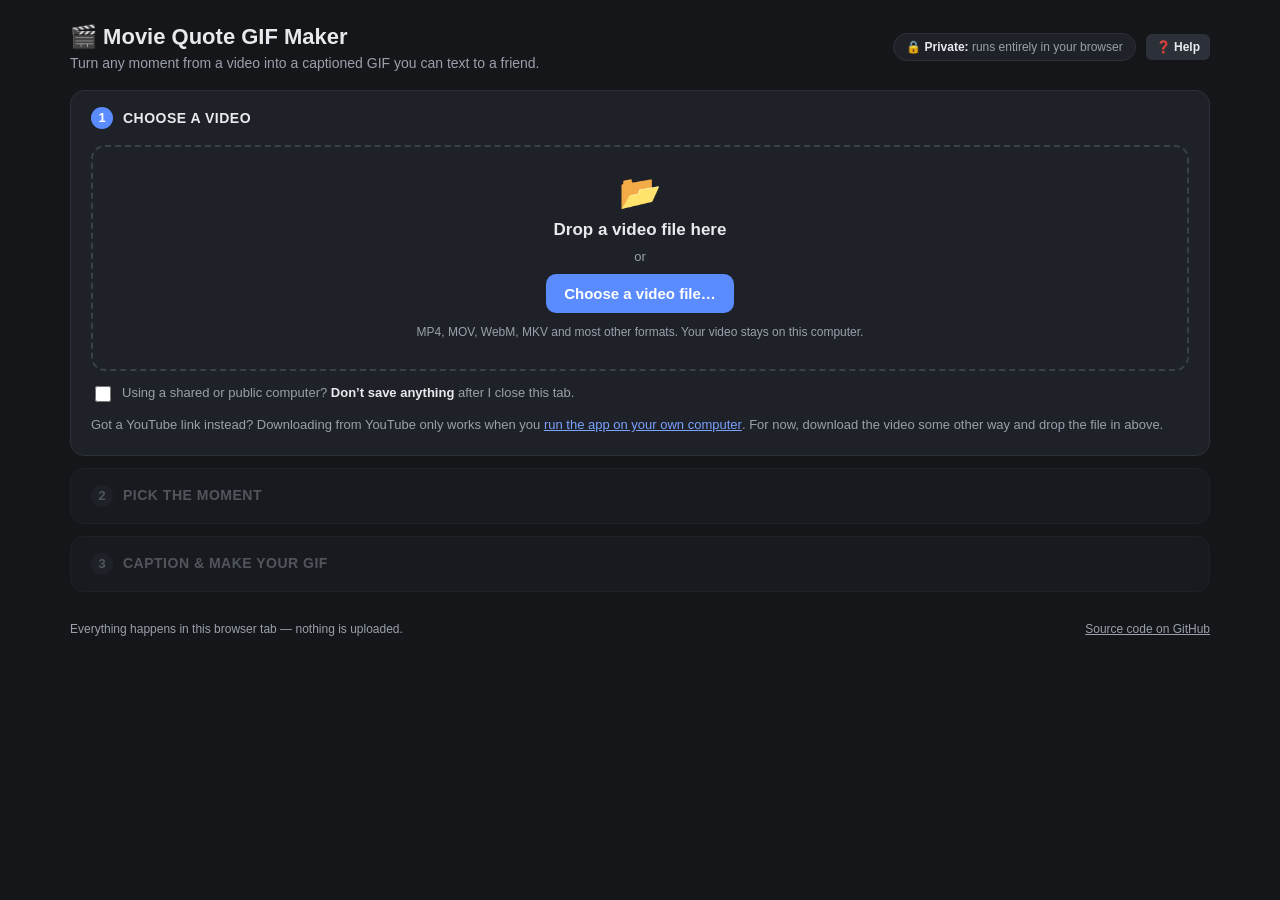
==== commit 2f6eb314: "Add storage panel, shared-computer mode and cleanup controls - "What's saved on this device" panel: " ====
--- a/web/index.html
+++ b/web/index.html
@@ -34,6 +34,7 @@
     <span class="num">1</span><h2>Choose a video</h2>
     <span class="step-summary" id="sum1"></span>
     <button type="button" class="link step-edit">Change video</button>
+    <button type="button" class="link step-del" id="deleteCurrentBtn" title="Delete this video and everything made from it">Delete</button>
   </header>
   <div class="step-body">
     <div class="youtube-row" id="youtubeRow" hidden>
@@ -50,6 +51,13 @@
       <div class="dz-note" id="dzNote">MP4, MOV, WebM, MKV and most other formats.</div>
     </div>
     <input type="file" id="fileInput" accept="video/*,.mkv,.vob,.ts,.m2ts,.avi,.flv,.wmv" hidden>
+    <label class="check private-check" id="privateCheckRow" hidden>
+      <input type="checkbox" id="privateQuick">
+      <span>Using a shared or public computer? <b>Don’t save anything</b> after I close this tab.</span>
+    </label>
+    <p class="banner private-banner" id="privateBanner" hidden>
+      🕶 <span><b>Nothing is being saved.</b> Your videos, captions and GIFs disappear when you close this tab — download the GIFs you want to keep.</span>
+    </p>
     <p class="yt-note" id="ytNote" hidden>
       Got a YouTube link instead? Downloading from YouTube only works when you
       <button type="button" class="inline-link" data-help="youtube">run the app on your own computer</button>.
@@ -83,7 +91,7 @@
     </p>
     <div class="banner" id="relinkBanner" hidden>
       <div>
-        <b>This video’s original file isn’t saved in this browser.</b>
+        <b>Choose the video file again to pick a different part.</b>
         <span id="relinkText">To pick a different part of it, choose the same file again.</span>
       </div>
       <button type="button" class="small" id="relinkBtn">Choose the file…</button>
@@ -308,6 +316,27 @@
   </div>
 </section>
 
+<section class="storage-panel" id="storagePanel" hidden>
+  <details id="storageDetails">
+    <summary>
+      <span class="sp-title">What’s saved on this device</span>
+      <span class="sp-total" id="storageTotal"></span>
+    </summary>
+    <div class="sp-body">
+      <p class="sp-intro" id="storageIntro">This page only keeps things in this browser, on this device — nothing is uploaded. Here’s all of it, and how to remove it.</p>
+      <label class="check sp-private" id="privateRow">
+        <input type="checkbox" id="privateToggle">
+        <span><b>Don’t save my videos on this device</b> — for shared or public computers. Your clips, captions, GIFs and settings are forgotten when you close the tab.</span>
+      </label>
+      <div class="sp-rows" id="storageRows"></div>
+      <div class="sp-footer">
+        <button type="button" class="danger small" id="clearEverythingBtn">Clear everything this page has saved</button>
+        <span class="sp-note" id="storageNote2"></span>
+      </div>
+    </div>
+  </details>
+</section>
+
 <footer class="page-foot">
   <span id="footMode"></span>
   <a href="https://github.com/Thulrus/MovieGifCreator" target="_blank" rel="noopener">Source code on GitHub</a>
@@ -338,7 +367,13 @@
     </section>
     <section class="for-browser">
       <h3>Where are my videos and GIFs kept?</h3>
-      <p>In this browser’s storage on this computer — the “Your videos” list in step 1. They aren’t synced anywhere else, and clearing your browser’s site data deletes them, so <b>download the GIFs you want to keep</b>. You can delete videos you’re done with from the list to free up space.</p>
+      <p>Your original video isn’t copied anywhere — the app reads it straight from where it is on your device. Your clips, captions and GIFs are saved in this browser’s storage (the “Your videos” list in step 1), so you can come back to them later. If you come back to pick a different part of a video, you’ll be asked to choose the file again.</p>
+      <p>Nothing is synced anywhere else, and clearing your browser’s site data deletes the list, so <b>download the GIFs you want to keep</b>.</p>
+    </section>
+    <section class="for-browser">
+      <h3>Using a shared or public computer?</h3>
+      <p>Tick <i>Don’t save anything</i> under the drop zone in step 1 before you start. The page then keeps nothing personal after you close the tab — no videos, captions, GIFs or settings — so download your GIFs before you leave. You can also clear everything the page has saved from <i>What’s saved on this device</i> at the bottom of the page.</p>
+      <p>The video engine and speech model it downloads are the same for everyone and contain nothing about you, so they can stay (and save the next person a download) — but you can remove those there too.</p>
     </section>
     <section id="helpYoutube">
       <h3>Can I use a YouTube link?</h3>
--- a/web/css/app.css
+++ b/web/css/app.css
@@ -746,3 +746,66 @@
   .caption-row input.cap-text { order: 5; flex-basis: 100%; }
   .caption-row .cap-del { margin-left: auto; }
 }
+
+/* --- Storage & privacy --- */
+button.step-del { flex-shrink: 0; color: var(--muted); }
+button.step-del:hover { color: var(--bad); background: var(--raised); }
+.step-edit + .step-del { margin-left: 0; }
+.step:not(.collapsed) .step-del, body:not(.has-session) .step-del { display: none; }
+.private-check { margin-top: 12px; color: var(--muted); align-items: flex-start; }
+.private-check b, .sp-private b { color: var(--text); }
+.private-check input, .sp-private input { margin-top: 3px; flex-shrink: 0; }
+.private-banner { margin: 12px 0 0; display: flex; gap: 10px; }
+.storage-panel {
+  background: var(--panel);
+  border: 1px solid var(--border);
+  border-radius: 14px;
+  margin-top: 12px;
+}
+.storage-panel summary {
+  display: flex;
+  align-items: center;
+  gap: 10px;
+  flex-wrap: wrap;
+  padding: 14px 20px;
+  cursor: pointer;
+  list-style: none;
+}
+.storage-panel summary::-webkit-details-marker { display: none; }
+.storage-panel summary::before { content: '▸'; color: var(--muted); }
+.storage-panel details[open] summary::before { content: '▾'; }
+.sp-title { font-size: 14px; font-weight: 600; text-transform: uppercase; letter-spacing: 0.5px; color: var(--muted); }
+.sp-total { color: var(--muted); font-size: 13px; }
+.sp-body { padding: 0 20px 18px; }
+.sp-intro { color: var(--muted); font-size: 14px; margin: 0 0 12px; }
+.sp-private { align-items: flex-start; background: var(--inset); border: 1px solid var(--border); border-radius: 10px; padding: 10px 12px; margin-bottom: 12px; color: var(--muted); }
+.sp-rows { display: flex; flex-direction: column; gap: 8px; }
+.sp-row {
+  display: grid;
+  grid-template-columns: minmax(0, 1fr) auto auto;
+  gap: 4px 14px;
+  align-items: center;
+  background: var(--inset);
+  border: 1px solid var(--border);
+  border-radius: 10px;
+  padding: 10px 12px;
+}
+.sp-row b { display: block; font-size: 14px; }
+.sp-row .sp-desc { color: var(--muted); font-size: 12px; }
+.sp-row .sp-size { color: var(--text); font-size: 13px; font-variant-numeric: tabular-nums; white-space: nowrap; }
+.sp-row .sp-list { grid-column: 1 / -1; margin: 4px 0 0; padding: 0; list-style: none; font-size: 12px; color: var(--muted); }
+.sp-row .sp-list li { display: flex; justify-content: space-between; gap: 12px; padding: 2px 0; border-top: 1px dashed var(--border); }
+.sp-row .sp-list li span:first-child { min-width: 0; overflow: hidden; text-overflow: ellipsis; white-space: nowrap; }
+.sp-footer { display: flex; align-items: center; gap: 12px; flex-wrap: wrap; margin-top: 14px; }
+.sp-note { color: var(--muted); font-size: 12px; flex: 1; min-width: 200px; }
+button.danger { background: color-mix(in srgb, var(--bad) 22%, var(--raised)); color: #fecaca; }
+button.danger:hover { background: color-mix(in srgb, var(--bad) 40%, var(--raised)); }
+@media (max-width: 600px) {
+  .sp-row { grid-template-columns: minmax(0, 1fr) auto; }
+  .sp-row button { grid-column: 1 / -1; justify-self: start; }
+  .storage-panel summary, .sp-body { padding-left: 14px; padding-right: 14px; }
+}
+/* Phones have no hover, so the rename/delete buttons on library cards stay visible. */
+@media (hover: none) {
+  .lib-actions { display: flex; }
+}
